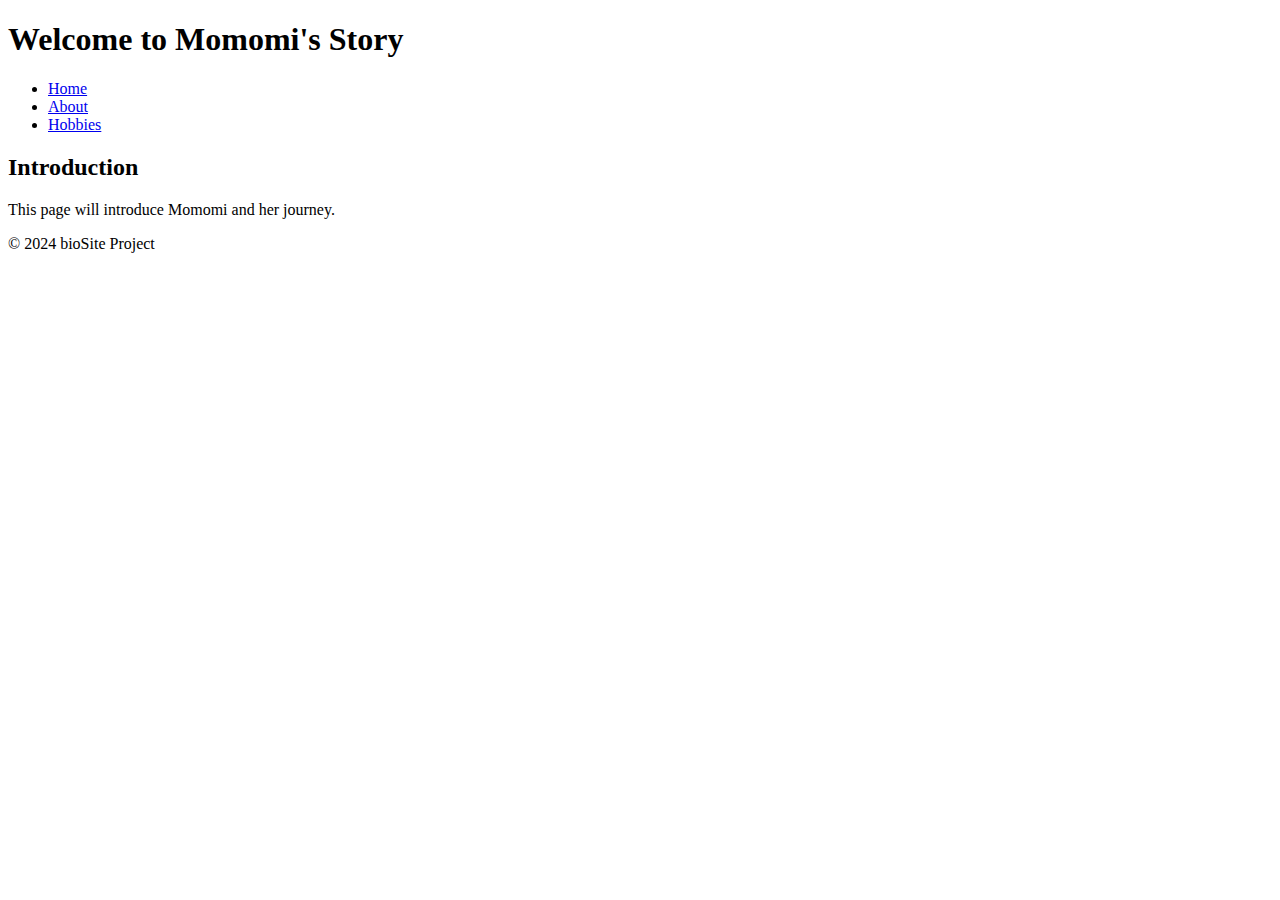
==== index.html @ b061d9a0 "pushing start of biosite project" ====
<!DOCTYPE html>
<html lang="en">
<head>
    <meta charset="UTF-8">
    <meta name="viewport" content="width=device-width, initial-scale=1.0">
    <title>bioSite - Landing Page</title>
    <link rel="stylesheet" href="style.css">
</head>
<body>
    <header>
        <h1>Welcome to Momomi's Story</h1>
        <nav>
            <ul>
                <li><a href="index.html">Home</a></li>
                <li><a href="about.html">About</a></li>
                <li><a href="hobbies.html">Hobbies</a></li>
            </ul>
        </nav>
    </header>
    
    <main>
        <h2>Introduction</h2>
        <p>This page will introduce Momomi and her journey.</p>
    </main>
    
    <footer>
        <p>&copy; 2024 bioSite Project</p>
    </footer>
</body>
</html>
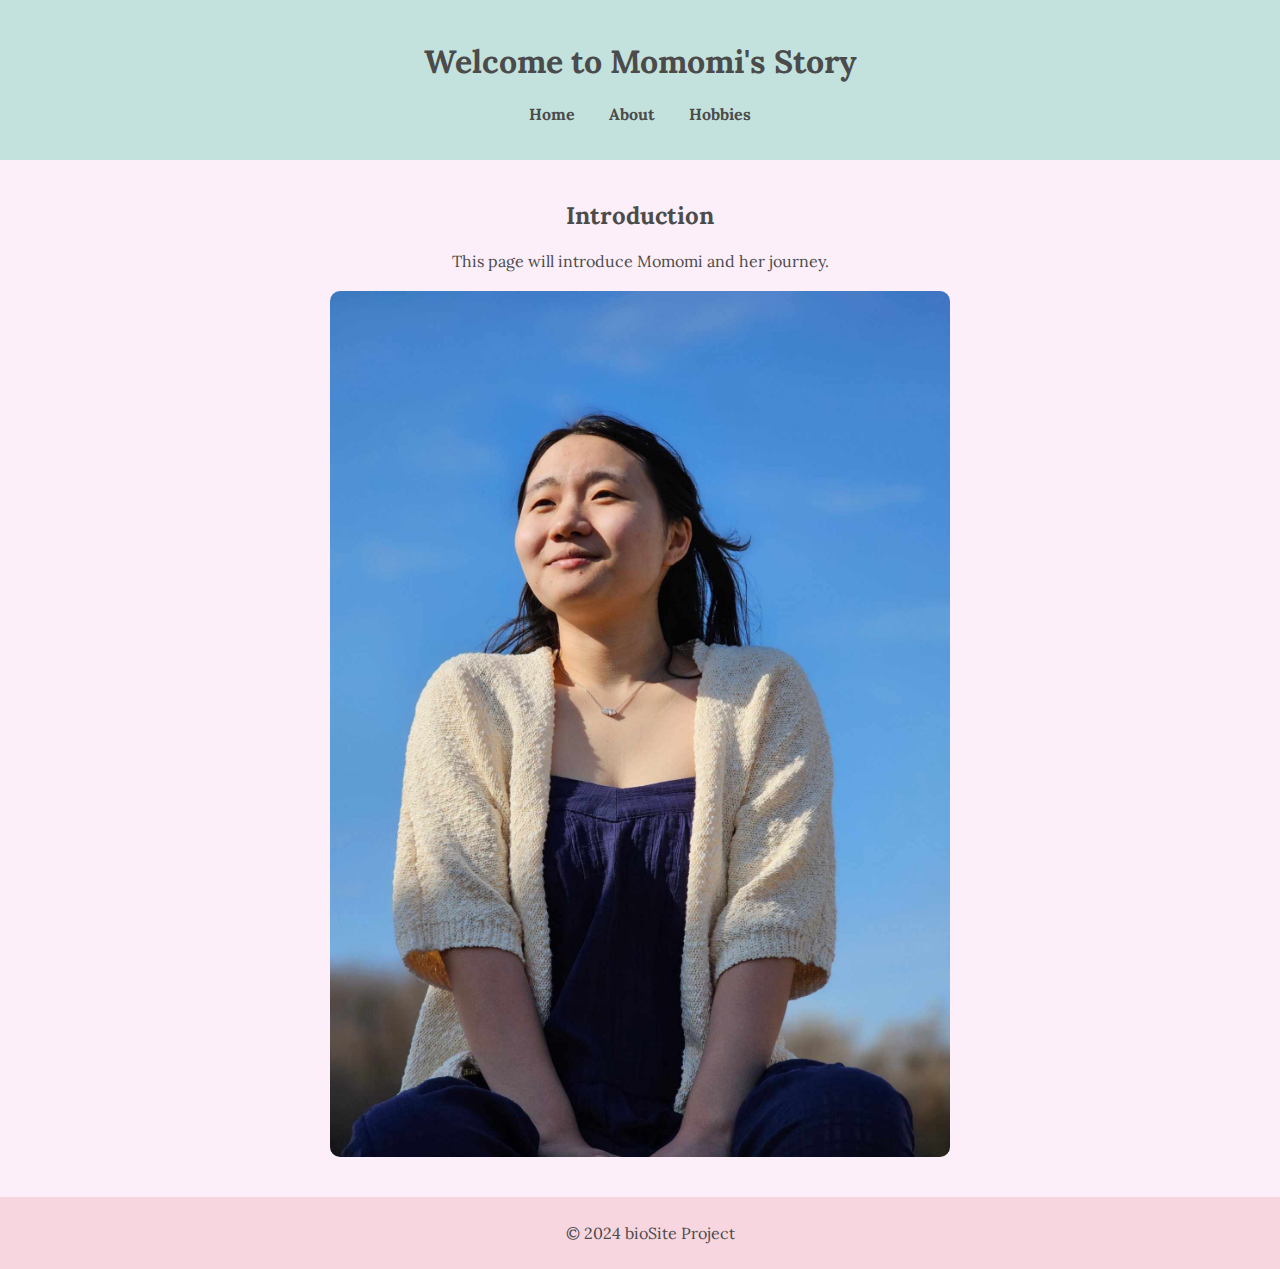
==== commit 7f699640: "pushing M7 requirements" ====
--- a/index.html
+++ b/index.html
@@ -5,6 +5,7 @@
     <meta name="viewport" content="width=device-width, initial-scale=1.0">
     <title>bioSite - Landing Page</title>
     <link rel="stylesheet" href="style.css">
+    <link href="https://fonts.googleapis.com/css2?family=Lora:wght@400&family=Montserrat:wght@300;700&display=swap" rel="stylesheet">
 </head>
 <body>
     <header>
@@ -21,10 +22,11 @@
     <main>
         <h2>Introduction</h2>
         <p>This page will introduce Momomi and her journey.</p>
+        <img src="images/profile.jpg" alt="Momomi's Portrait">
     </main>
     
     <footer>
         <p>&copy; 2024 bioSite Project</p>
     </footer>
 </body>
-</html>
+</html>--- a/style.css
+++ b/style.css
@@ -0,0 +1,60 @@
+/* style.css */
+body {
+    font-family: 'Lora', serif;
+    background-color: #FCEFF9;
+    color: #4B4B4B;
+    margin: 0;
+    padding: 0;
+    display: flex;
+    flex-direction: column;
+    min-height: 100vh;
+}
+
+header {
+    background-color: #C3E2DD;
+    padding: 20px;
+    text-align: center;
+}
+
+nav ul {
+    list-style-type: none;
+    padding: 0;
+}
+
+nav ul li {
+    display: inline;
+    margin: 0 15px;
+}
+
+nav ul li a {
+    text-decoration: none;
+    color: #4B4B4B;
+    font-weight: bold;
+}
+
+nav ul li a:hover {
+    color: #A6DCEF;
+}
+
+main {
+    padding: 20px;
+    text-align: center;
+    flex: 1;
+}
+
+img {
+    max-width: 50%;
+    height: auto;
+    display: block;
+    margin: 20px auto;
+    border-radius: 10px;
+}
+
+footer {
+    background-color: #F7D6E0;
+    text-align: center;
+    padding: 10px;
+    width: 100%;
+    position: relative;
+    bottom: 0;
+}
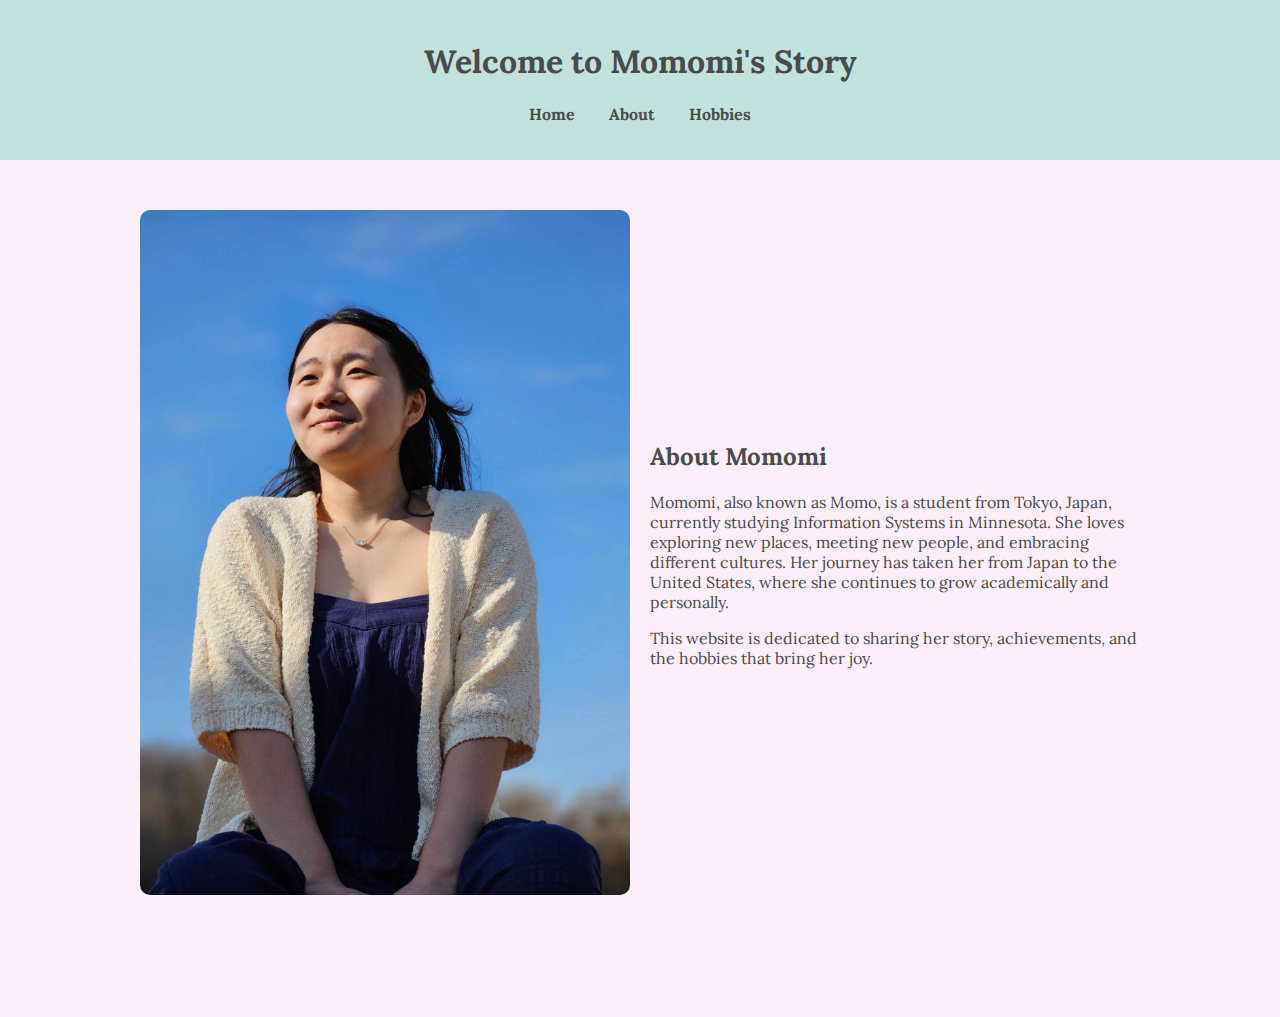
==== commit 9e8b8d9b: "pushing site updates for M10" ====
--- a/index.html
+++ b/index.html
@@ -3,7 +3,7 @@
 <head>
     <meta charset="UTF-8">
     <meta name="viewport" content="width=device-width, initial-scale=1.0">
-    <title>bioSite - Landing Page</title>
+    <title>bioSite - Home</title>
     <link rel="stylesheet" href="style.css">
     <link href="https://fonts.googleapis.com/css2?family=Lora:wght@400&family=Montserrat:wght@300;700&display=swap" rel="stylesheet">
 </head>
@@ -19,14 +19,25 @@
         </nav>
     </header>
     
-    <main>
-        <h2>Introduction</h2>
-        <p>This page will introduce Momomi and her journey.</p>
-        <img src="images/profile.jpg" alt="Momomi's Portrait">
+    <main class="home-layout">
+        <div class="text-content">
+            <h2>About Momomi</h2>
+            <p>
+                Momomi, also known as Momo, is a student from Tokyo, Japan, currently studying Information Systems in Minnesota. 
+                She loves exploring new places, meeting new people, and embracing different cultures. Her journey has taken her 
+                from Japan to the United States, where she continues to grow academically and personally.
+            </p>
+            <p>
+                This website is dedicated to sharing her story, achievements, and the hobbies that bring her joy.
+            </p>
+        </div>
+        <div class="image-content">
+            <img src="images/profile.jpg" alt="Momomi's Portrait">
+        </div>
     </main>
     
     <footer>
         <p>&copy; 2024 bioSite Project</p>
     </footer>
 </body>
-</html>+</html>
--- a/style.css
+++ b/style.css
@@ -1,24 +1,30 @@
-/* style.css */
-body {
+/* General Styles */
+html, body {
+    height: 100%;
+    overflow-x: hidden; /* Prevents horizontal scrolling */
+    margin: 0;
+    padding: 0;
+    display: flex;
+    flex-direction: column;
+    min-height: 100vh;
+    box-sizing: border-box;
     font-family: 'Lora', serif;
     background-color: #FCEFF9;
     color: #4B4B4B;
-    margin: 0;
-    padding: 0;
-    display: flex;
-    flex-direction: column;
-    min-height: 100vh;
-}
-
+}
+
+/* Header */
 header {
     background-color: #C3E2DD;
     padding: 20px;
     text-align: center;
 }
 
+/* Navigation Bar */
 nav ul {
     list-style-type: none;
     padding: 0;
+    text-align: center;
 }
 
 nav ul li {
@@ -33,28 +39,188 @@
 }
 
 nav ul li a:hover {
-    color: #A6DCEF;
-}
-
+    color: #5B92A8; /* Darker muted teal for better contrast */
+}
+
+/* Main Content */
 main {
+    flex: 1;
+    display: flex;
+    flex-direction: column;
+    align-items: center;
+    justify-content: center;
+    padding-bottom: 20px; /* Prevents footer overlap */
+}
+
+/* ========== Home Page Layout ========== */
+.home-layout {
+    display: flex;
+    align-items: center;
+    justify-content: center;
+    padding: 50px;
+    max-width: 1000px;
+    margin: auto;
+    height: 85vh; /* Reduced height to prevent scrolling */
+    flex-direction: row-reverse; /* Moves text to the right of the image */
+}
+
+.text-content {
+    width: 50%;
+    padding-left: 20px; /* Add spacing between image and text */
+    text-align: left;
+}
+
+.image-content {
+    width: 50%;
+    text-align: center;
+}
+
+.image-content img {
+    width: 50%; /* Shrunk the image to further reduce scrolling */
+    border-radius: 10px;
+}
+
+/* ========== About Page Styles ========== */
+.about-layout {
+    padding: 50px;
+    max-width: 1000px;
+    margin: auto;
+}
+
+.bio-section {
+    display: flex;
+    align-items: center;
+    justify-content: space-between;
+    margin-bottom: 40px;
+}
+
+/* Floating Caption Overlay for About Page */
+.image-content {
+    position: relative;
+    width: 50%;
+    text-align: center;
+}
+
+.image-content img {
+    width: 100%;
+    border-radius: 10px;
+    display: block;
+}
+
+/* Floating Captions - Overlays the Images */
+.image-caption {
+    position: absolute;
+    bottom: 10px;
+    left: 50%;
+    transform: translateX(-50%);
+    background-color: rgba(0, 0, 0, 0.6);
+    color: white;
+    padding: 8px 12px;
+    border-radius: 5px;
+    font-size: 0.8em;
+    text-align: center;
+    max-width: 90%;
+}
+
+/* ========== Hobbies Page ========== */
+.hobbies-flex {
+    display: flex;
+    justify-content: center;
+    align-items: center;
+    gap: 40px;
+    margin-bottom: 30px;
+}
+
+/* Image Containers */
+.image-container {
+    position: relative;
+    width: 300px; /* Ensures both images have equal width */
+    height: 450px; /* Sets a consistent height */
+    display: flex;
+    align-items: center;
+    justify-content: center;
+}
+
+.image-container img {
+    width: 100%;
+    height: 100%;
+    border-radius: 10px;
+    object-fit: cover; /* Ensures equal height without stretching */
+}
+
+/* Hobby List Centered Between Images */
+.hobby-list-container {
+    display: flex;
+    flex-direction: column;
+    align-items: center;
+    text-align: center;
+    max-width: 40%;
+}
+
+.hobby-list {
+    list-style-type: none;
     padding: 20px;
     text-align: center;
-    flex: 1;
-}
-
-img {
-    max-width: 50%;
-    height: auto;
-    display: block;
+    font-size: 1.5em;
+    background-color: #F7D6E0;
+    border-radius: 10px;
+    width: 100%;
+    margin: 0;
+    box-shadow: 0px 4px 10px rgba(0, 0, 0, 0.1);
+}
+
+/* Furball Farm Cat Sanctuary Mention */
+.cat-sanctuary {
+    margin-top: 15px;
+    font-size: 1em;
+    text-align: center;
+}
+
+.cat-sanctuary a {
+    text-decoration: none;
+    font-weight: bold;
+    color: #5B92A8; /* Matches hover link color */
+}
+
+.cat-sanctuary a:hover {
+    text-decoration: underline;
+    color: #4B4B4B; /* Darker on hover */
+}
+
+/* Travel Image at the Bottom */
+.image-container-wide {
+    width: 60%;
     margin: 20px auto;
-    border-radius: 10px;
-}
-
+    text-align: center;
+    position: relative; /* Ensure caption is placed relative to this container */
+}
+
+.image-container-wide img {
+    width: 100%;
+    border-radius: 10px;
+}
+
+/* Fix Caption Floating Issue on Hobbies Page */
+.image-container-wide .image-caption {
+    position: absolute;
+    bottom: 10px; /* Keep it at the bottom of the image */
+    left: 50%;
+    transform: translateX(-50%);
+    background-color: rgba(0, 0, 0, 0.6);
+    color: white;
+    padding: 8px 12px;
+    border-radius: 5px;
+    font-size: 0.8em;
+    text-align: center;
+    max-width: 90%;
+}
+
+/* Footer */
 footer {
     background-color: #F7D6E0;
     text-align: center;
     padding: 10px;
     width: 100%;
     position: relative;
-    bottom: 0;
-}
+    margin-top: auto; /* Pushes it to the bottom when needed */
+}
